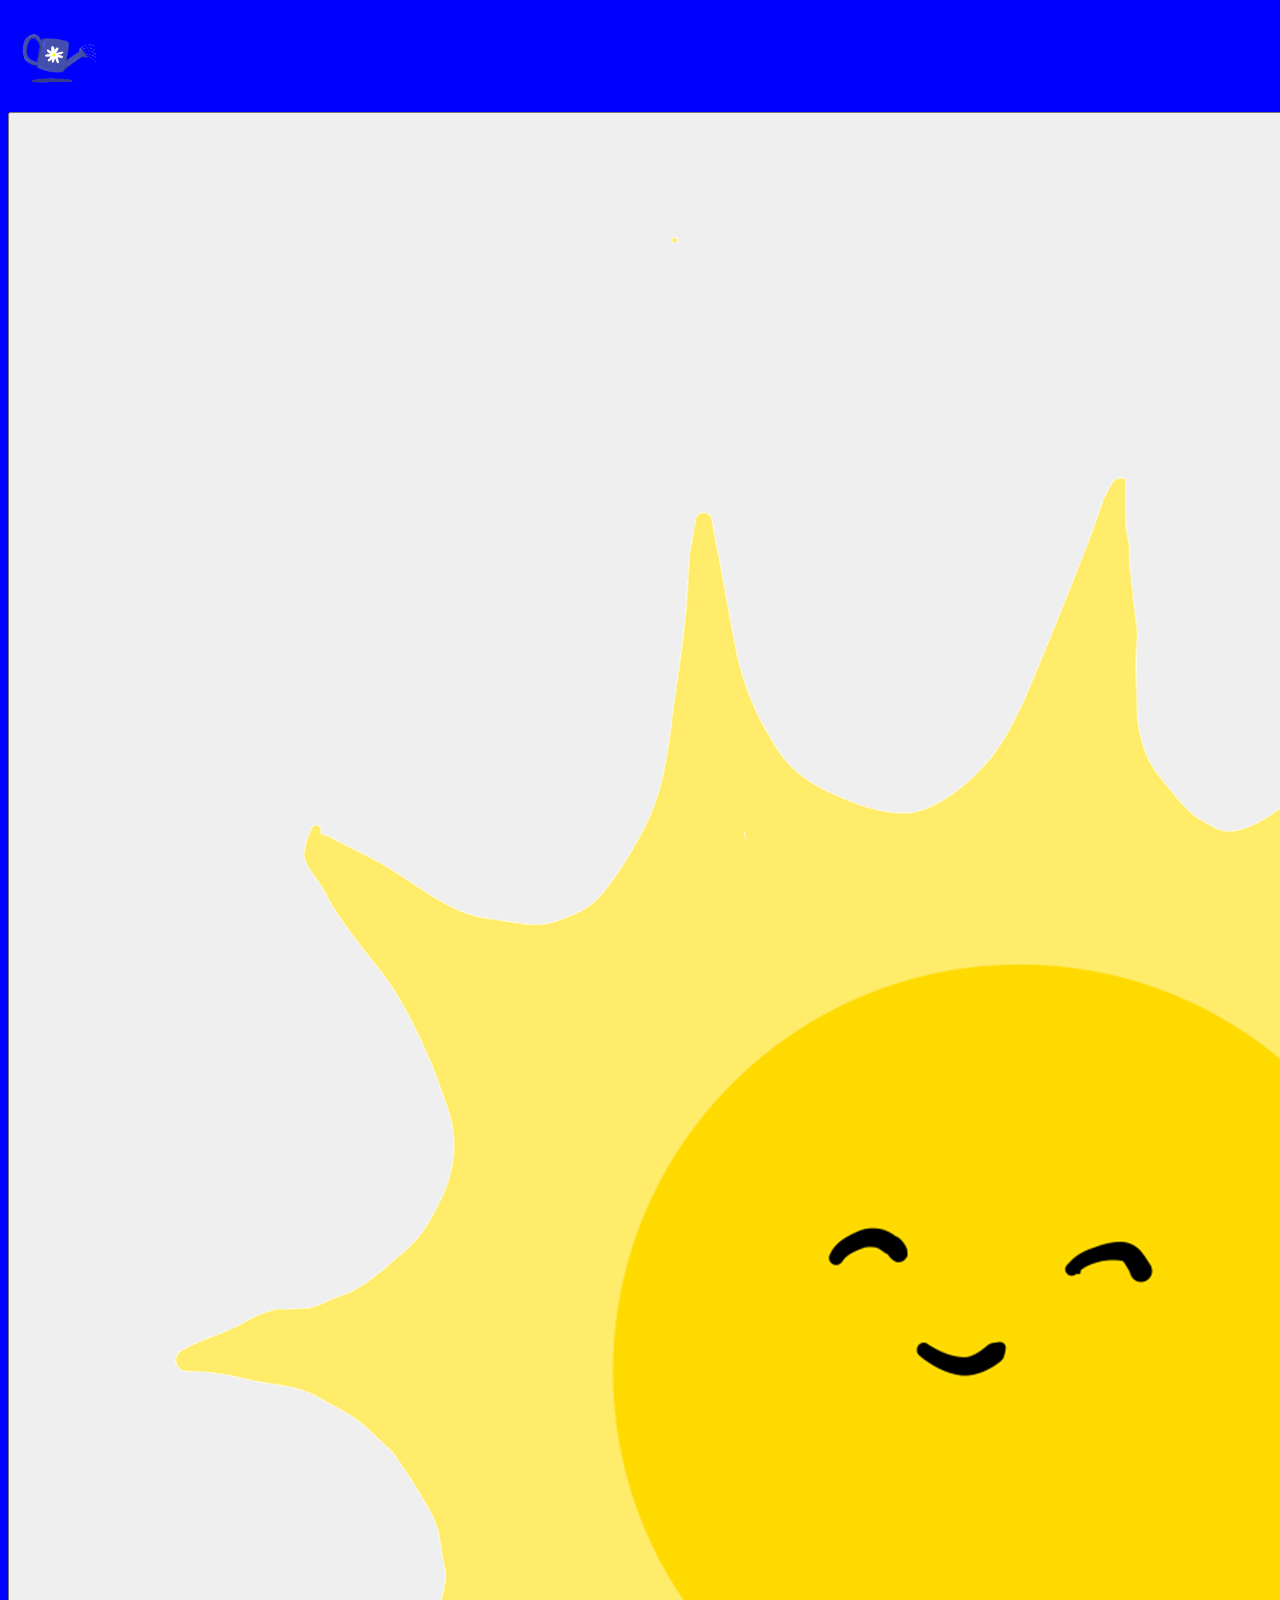
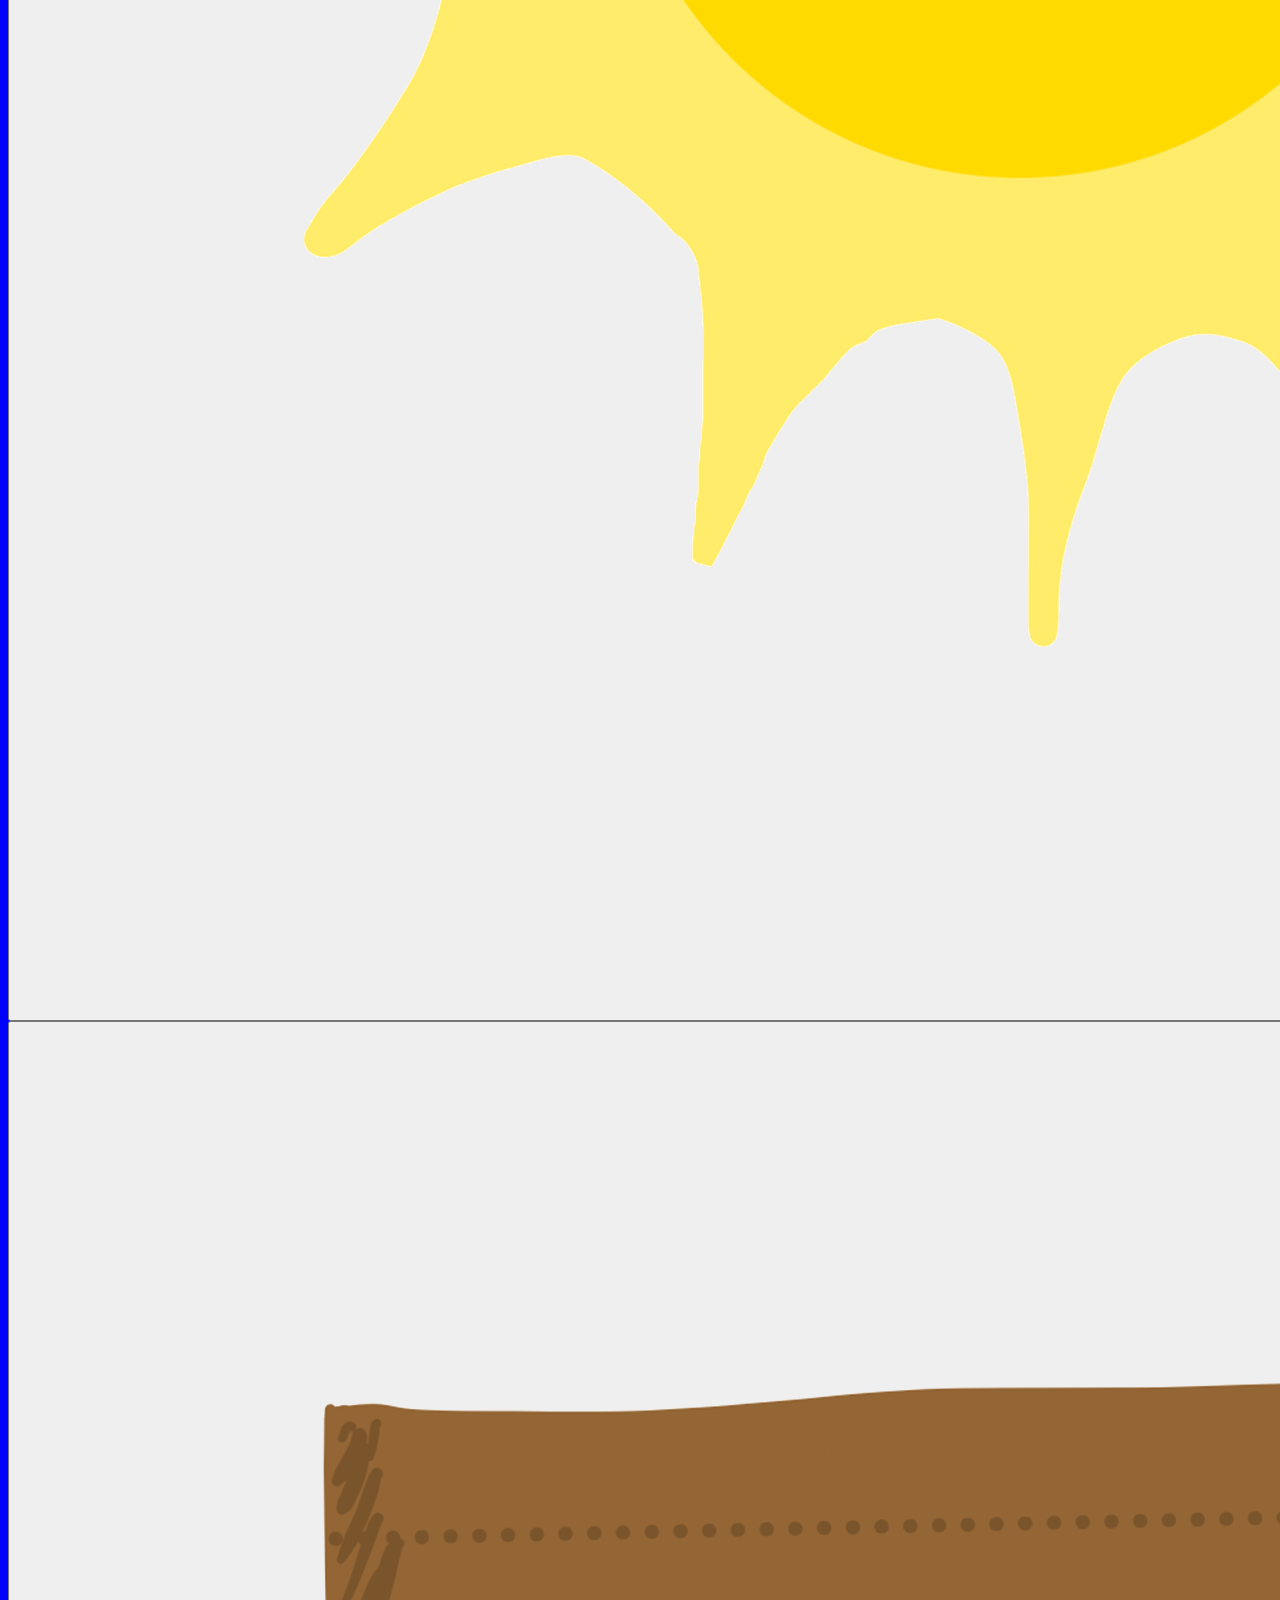
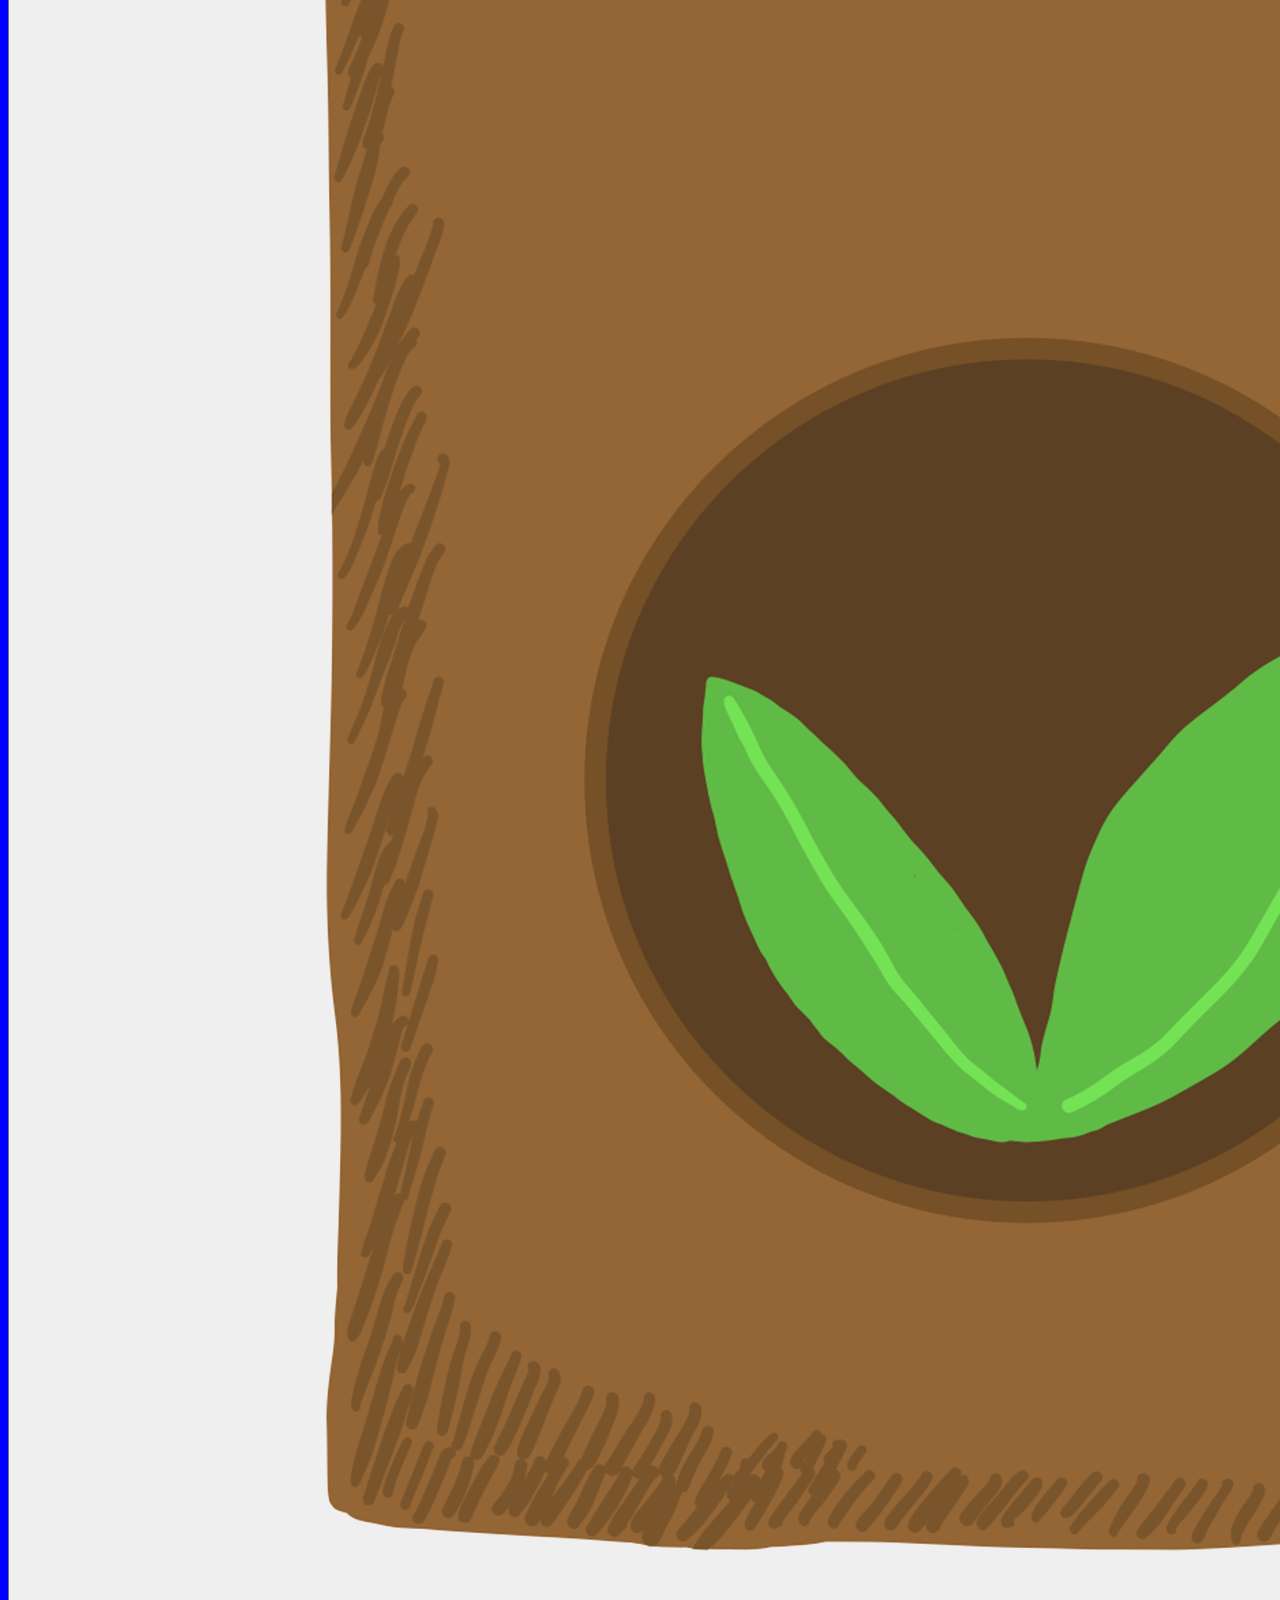
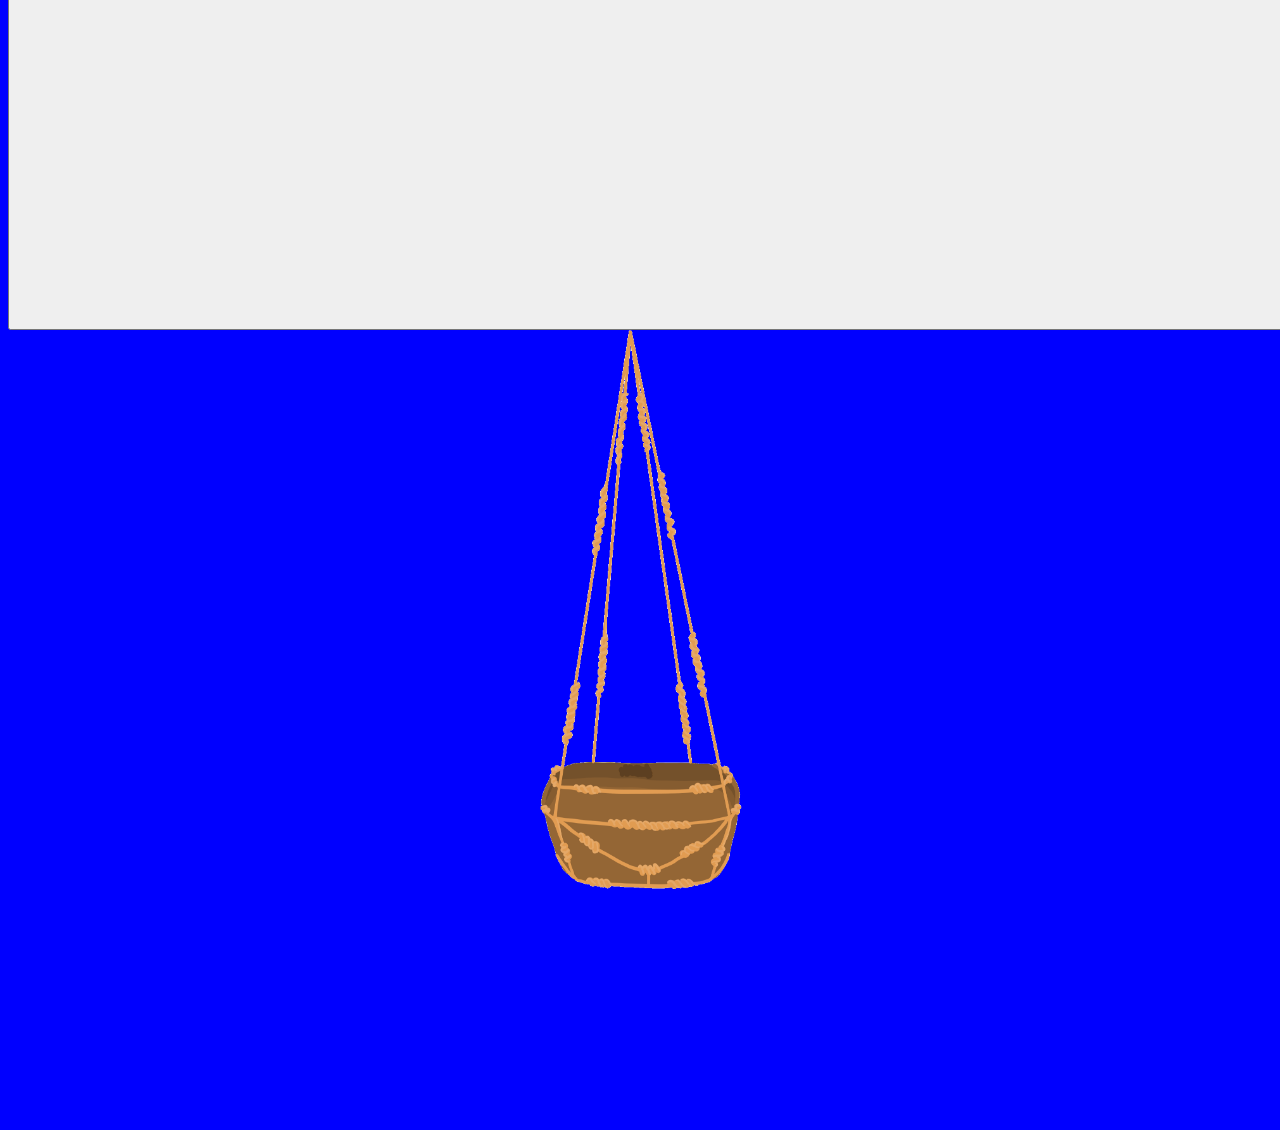
==== index.html @ 36a31a55 "Adde images and Buttons" ====
<!DOCTYPE html>
<html>

<head>
    <meta charset="UTF-8">
    <title> Exercise 3 </title>
    <link rel="stylesheet" href="css/style.css">
</head>

<body>
    <button id="waterButton">
        <img src="images/transparent/watering_can.png">
    </button>

    <button id="sunButton">
        <img src="images/transparent/sun.png">
    </button>

    <button id="foodButton">
        <img src="images/transparent/plant_food.png">
    </button>
    <!-- <div class="sun"> <a href="images/transparent/sun.png" </div> -->
    <div class="image">
        <img id="mainImage" src="images/transparent/1.png">
    </div>





    <script src="https://code.jquery.com/jquery-3.7.1.min.js"
        integrity="sha256-/JqT3SQfawRcv/BIHPThkBvs0OEvtFFmqPF/lYI/Cxo=" crossorigin="anonymous">
        </script>
    <script src="js/scripts.js"></script>

</body>

</html>
---- css/style.css ----
* {
    box-sizing: border-box;
}

.image img {
    width: 50%;
    display: block;
    margin: auto;

}

#waterButton {
    width: 100px;
    /* Adjust the width as needed */
    height: 100px;
    /* Adjust the height as needed */
    padding: 0;
    border: none;
    background: none;
}

#waterButton img {
    width: 100%;
    height: 100%;
    object-fit: contain;
}

body {
    background-color: blue;
}
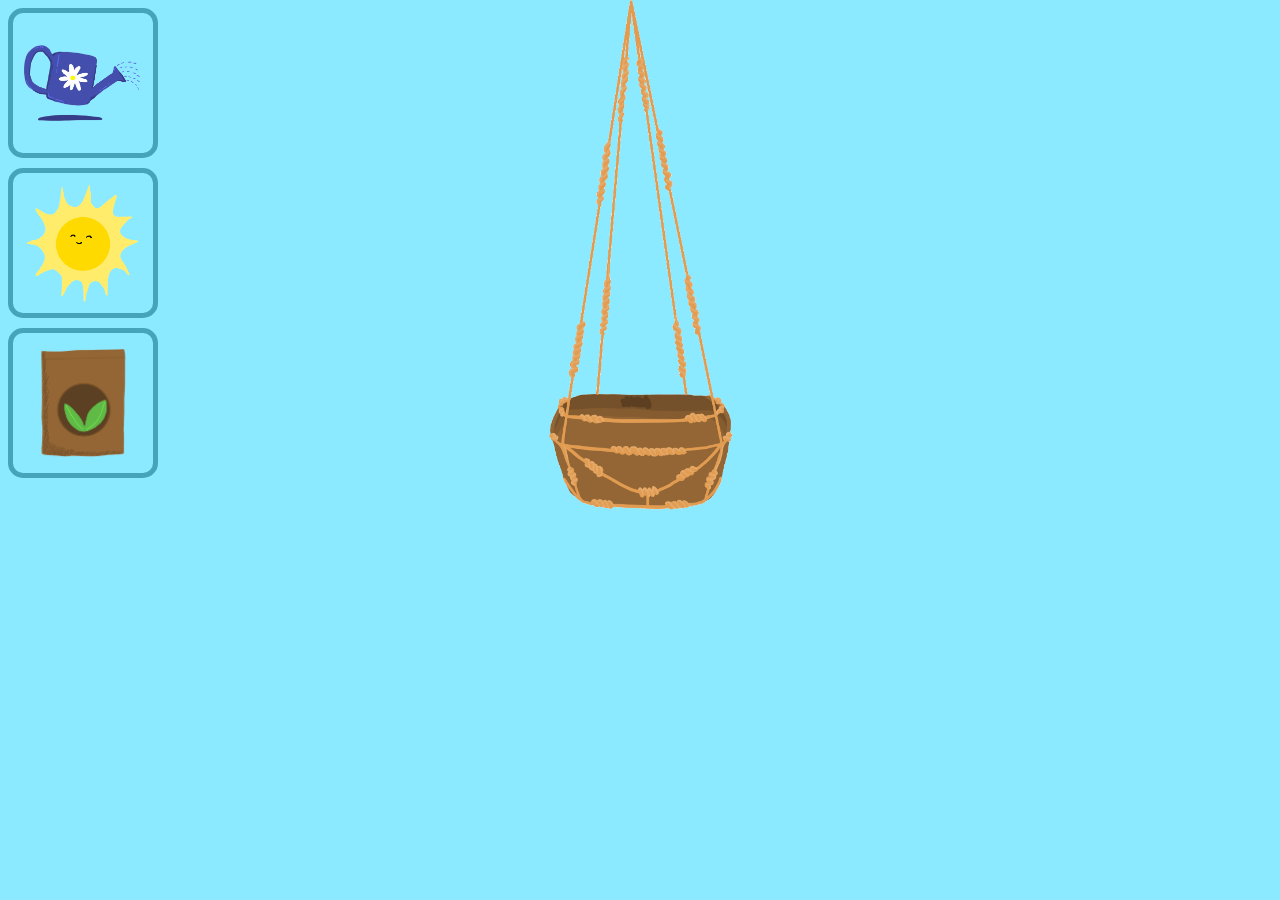
==== commit d3afa653: "finished project" ====
--- a/index.html
+++ b/index.html
@@ -8,20 +8,27 @@
 </head>
 
 <body>
-    <button id="waterButton">
-        <img src="images/transparent/watering_can.png">
-    </button>
-
-    <button id="sunButton">
-        <img src="images/transparent/sun.png">
-    </button>
-
-    <button id="foodButton">
-        <img src="images/transparent/plant_food.png">
-    </button>
-    <!-- <div class="sun"> <a href="images/transparent/sun.png" </div> -->
     <div class="image">
         <img id="mainImage" src="images/transparent/1.png">
+    </div>
+
+    <div class="buttons-container">
+        <button id="waterButton">
+            <img src="images/transparent/watering_can_copy.png">
+        </button>
+
+        <button id="sunButton">
+            <img src="images/transparent/sun_copy.png">
+        </button>
+
+        <button id="foodButton">
+            <img src="images/transparent/plant_food_copy.png">
+        </button>
+
+        <button id="regrowButton" style="display: none;">
+            <img src="images/transparent/restart_copy.png">
+        </button>
+
     </div>
 
 
--- a/css/style.css
+++ b/css/style.css
@@ -2,29 +2,66 @@
     box-sizing: border-box;
 }
 
+.image {
+    position: absolute;
+    top: 0px;
+    /* Adjust this value to move the image higher or lower */
+    left: 50%;
+    transform: translateX(-50%);
+}
+
 .image img {
-    width: 50%;
+    width: 90%;
     display: block;
     margin: auto;
+}
+
+.buttons-container {
+    display: flex;
+    flex-direction: column;
+    align-items: left;
+    gap: 10px;
+    margin-bottom: 20px;
+}
+
+#waterButton,
+#sunButton,
+#foodButton {
+    width: 150px;
+    height: 150px;
+    padding: 10px;
+    border: none;
+    background: none;
+    border: 5px solid rgb(69, 164, 186);
+    border-radius: 15px;
 
 }
 
-#waterButton {
-    width: 100px;
-    /* Adjust the width as needed */
-    height: 100px;
-    /* Adjust the height as needed */
-    padding: 0;
-    border: none;
-    background: none;
-}
-
-#waterButton img {
+#waterButton img,
+#sunButton img,
+#foodButton img {
     width: 100%;
     height: 100%;
     object-fit: contain;
 }
 
+#regrowButton {
+    width: 300px;
+    height: 100px;
+    padding: 0;
+    margin: 0;
+    border: none;
+    background: none;
+}
+
+#regrowButton img {
+    width: 100%;
+    height: 100%;
+    object-fit: contain;
+    background: none;
+
+}
+
 body {
-    background-color: blue;
+    background-color: rgb(139, 234, 255);
 }